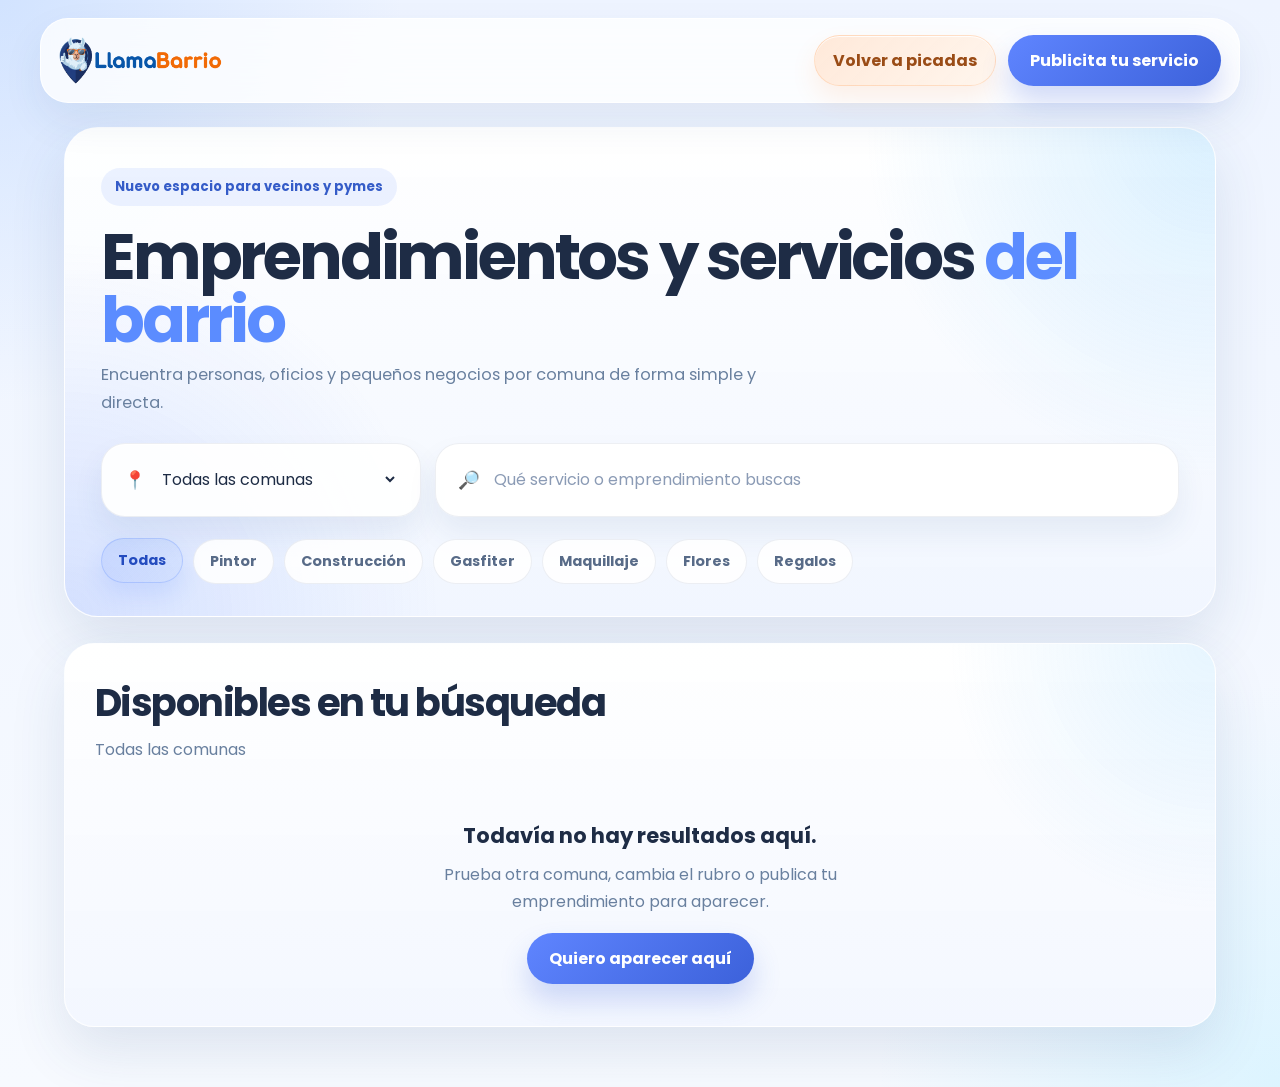
==== emprendimientos.html @ e10b1cbb "Add files via upload" ====
<!DOCTYPE html>
<html lang="es">
<head>
    <meta charset="UTF-8">
    <meta name="viewport" content="width=device-width, initial-scale=1.0">
    <title>LlamaBarrio Emprendimientos y Servicios</title>
    <link href="https://fonts.googleapis.com/css2?family=Poppins:wght@400;500;600;700;800&display=swap" rel="stylesheet">
    <link rel="stylesheet" href="emprendimientos.css">
    <link rel="icon" type="image/png" href="images/favicon.png">
</head>
<body>
    <nav class="services-nav">
        <div class="services-nav-inner">
            <a href="index.html" class="services-logo-link">
                <img src="images/logo.png" alt="LlamaBarrio" class="services-logo">
            </a>
            <div class="services-nav-actions">
                <a href="index.html" class="services-nav-back">Volver a picadas</a>
                <a href="https://forms.gle/mBWHgDvbY17pTk1Y7" class="services-nav-cta" target="_blank" rel="noopener noreferrer">Publicita tu servicio</a>
            </div>
        </div>
    </nav>

    <main class="services-shell">
        <section class="services-hero">
            <div class="services-badge">Nuevo espacio para vecinos y pymes</div>
            <h1>Emprendimientos y servicios <span>del barrio</span></h1>
            <p>Encuentra personas, oficios y pequeños negocios por comuna de forma simple y directa.</p>

            <div class="services-search-panel">
                <div class="services-input services-input-select">
                    <span class="services-input-icon">📍</span>
                    <select id="services-comuna">
                        <option value="">Todas las comunas</option>
                        <option>Alhué</option>
                        <option>Buin</option>
                        <option>Calera de Tango</option>
                        <option>Cerrillos</option>
                        <option>Cerro Navia</option>
                        <option>Colina</option>
                        <option>Conchalí</option>
                        <option>Curacaví</option>
                        <option>El Bosque</option>
                        <option>El Monte</option>
                        <option>Estación Central</option>
                        <option>Huechuraba</option>
                        <option>Independencia</option>
                        <option>Isla de Maipo</option>
                        <option>La Cisterna</option>
                        <option>La Florida</option>
                        <option>La Granja</option>
                        <option>La Pintana</option>
                        <option>La Reina</option>
                        <option>Lampa</option>
                        <option>Las Condes</option>
                        <option>Lo Barnechea</option>
                        <option>Lo Espejo</option>
                        <option>Lo Prado</option>
                        <option>Macul</option>
                        <option>Maipú</option>
                        <option>María Pinto</option>
                        <option>Melipilla</option>
                        <option>Ñuñoa</option>
                        <option>Padre Hurtado</option>
                        <option>Paine</option>
                        <option>Pedro Aguirre Cerda</option>
                        <option>Peñaflor</option>
                        <option>Peñalolén</option>
                        <option>Pirque</option>
                        <option>Providencia</option>
                        <option>Pudahuel</option>
                        <option>Puente Alto</option>
                        <option>Quilicura</option>
                        <option>Quinta Normal</option>
                        <option>Recoleta</option>
                        <option>Renca</option>
                        <option>San Bernardo</option>
                        <option>San Joaquín</option>
                        <option>San José de Maipo</option>
                        <option>San Miguel</option>
                        <option>San Pedro</option>
                        <option>San Ramón</option>
                        <option>Santiago</option>
                        <option>Talagante</option>
                        <option>Tiltil</option>
                        <option>Vitacura</option>
                    </select>
                </div>

                <div class="services-input services-input-search">
                    <span class="services-input-icon">🔎</span>
                    <input type="text" id="services-search" placeholder="Qué servicio o emprendimiento buscas">
                </div>
            </div>

            <div class="services-categories">
                <button type="button" class="service-chip is-active" data-category="Todas">Todas</button>
                <button type="button" class="service-chip" data-category="Pintor">Pintor</button>
                <button type="button" class="service-chip" data-category="Construcción">Construcción</button>
                <button type="button" class="service-chip" data-category="Gasfiter">Gasfiter</button>
                <button type="button" class="service-chip" data-category="Maquillaje">Maquillaje</button>
                <button type="button" class="service-chip" data-category="Flores">Flores</button>
                <button type="button" class="service-chip" data-category="Regalos">Regalos</button>
            </div>
        </section>

        <section class="services-results">
            <div class="services-results-head">
                <div>
                    <h2>Disponibles en tu búsqueda</h2>
                    <p id="services-current-comuna">Todas las comunas</p>
                </div>
            </div>

            <div class="services-grid" id="services-grid"></div>

            <div class="services-empty" id="services-empty" hidden>
                <p class="services-empty-title">Todavía no hay resultados aquí.</p>
                <p class="services-empty-copy">Prueba otra comuna, cambia el rubro o publica tu emprendimiento para aparecer.</p>
                <a href="https://forms.gle/mBWHgDvbY17pTk1Y7" class="services-empty-cta" target="_blank" rel="noopener noreferrer">Quiero aparecer aquí</a>
            </div>
        </section>
    </main>

    <div id="services-modal" class="services-modal" hidden>
        <div class="services-modal-backdrop" data-close-services-modal></div>
        <div class="services-modal-card">
            <button type="button" class="services-modal-close" data-close-services-modal>&times;</button>
            <div class="services-modal-top">
                <span id="services-modal-category" class="services-modal-tag"></span>
                <h3 id="services-modal-title"></h3>
                <p id="services-modal-description"></p>
            </div>
            <div class="services-modal-meta">
                <p id="services-modal-comuna"></p>
                <p id="services-modal-cobertura"></p>
                <p id="services-modal-contacto"></p>
                <p id="services-modal-instagram"></p>
            </div>
        </div>
    </div>

    <script src="emprendimientos.js"></script>
</body>
</html>
---- emprendimientos.css ----
:root {
    --services-bg: #eef4ff;
    --services-bg-2: #f7faff;
    --services-card: #ffffff;
    --services-card-2: #f8fbff;
    --services-line: rgba(36, 60, 99, 0.1);
    --services-text: #1e2c45;
    --services-muted: #69809f;
    --services-blue: #4e7cff;
    --services-cyan: #66c2ff;
    --services-shadow: 0 24px 56px rgba(41, 72, 122, 0.12);
}

* {
    box-sizing: border-box;
}

body {
    margin: 0;
    font-family: "Poppins", sans-serif;
    color: var(--services-text);
    background:
        radial-gradient(circle at top left, rgba(120, 173, 255, 0.24), transparent 24%),
        radial-gradient(circle at bottom right, rgba(113, 220, 255, 0.2), transparent 24%),
        linear-gradient(180deg, var(--services-bg), var(--services-bg-2));
}

.services-nav {
    padding: 18px 24px 0;
}

.services-nav-inner {
    max-width: 1200px;
    margin: 0 auto;
    padding: 16px 18px;
    border-radius: 28px;
    border: 1px solid rgba(255, 255, 255, 0.88);
    background: rgba(255, 255, 255, 0.78);
    backdrop-filter: blur(18px);
    box-shadow: 0 18px 40px rgba(41, 72, 122, 0.08);
    display: flex;
    align-items: center;
    justify-content: space-between;
    gap: 18px;
}

.services-logo {
    height: 48px;
    width: auto;
    display: block;
}

.services-nav-actions {
    display: flex;
    align-items: center;
    gap: 12px;
}

.services-nav-back,
.services-nav-cta,
.services-empty-cta,
.services-submit {
    border-radius: 999px;
    font-weight: 700;
    text-decoration: none;
    display: inline-flex;
    align-items: center;
    justify-content: center;
    transition: transform 0.22s ease, box-shadow 0.22s ease, background-color 0.22s ease;
}

.services-nav-back {
    padding: 12px 18px;
    color: #9a4c16;
    background: linear-gradient(135deg, rgba(255, 231, 214, 0.92), rgba(255, 245, 236, 0.96));
    border: 1px solid rgba(255, 164, 95, 0.26);
    box-shadow:
        0 12px 24px rgba(255, 143, 61, 0.12),
        inset 0 1px 0 rgba(255, 255, 255, 0.84);
}

.services-nav-cta,
.services-empty-cta,
.services-submit {
    padding: 13px 22px;
    color: #fff;
    border: 0;
    background: linear-gradient(135deg, #5f85ff, #3c61da);
    box-shadow: 0 16px 28px rgba(60, 97, 218, 0.22);
    cursor: pointer;
}

.services-nav-back:hover,
.services-nav-cta:hover,
.services-empty-cta:hover,
.services-submit:hover {
    transform: translateY(-2px);
}

.services-nav-back:hover {
    color: #844010;
    background: linear-gradient(135deg, rgba(255, 222, 197, 0.98), rgba(255, 238, 223, 1));
}

.services-shell {
    max-width: 1200px;
    margin: 0 auto;
    padding: 24px 24px 60px;
}

.services-hero {
    padding: 40px 36px 32px;
    border-radius: 34px;
    border: 1px solid rgba(255, 255, 255, 0.88);
    background:
        radial-gradient(circle at top right, rgba(102, 194, 255, 0.24), transparent 28%),
        radial-gradient(circle at bottom left, rgba(78, 124, 255, 0.18), transparent 30%),
        linear-gradient(180deg, rgba(255, 255, 255, 0.96), rgba(241, 246, 255, 0.98));
    box-shadow: var(--services-shadow);
}

.services-badge {
    display: inline-flex;
    align-items: center;
    justify-content: center;
    padding: 9px 14px;
    border-radius: 999px;
    background: rgba(78, 124, 255, 0.1);
    color: #355cc8;
    font-size: 0.82rem;
    font-weight: 700;
}

.services-hero h1 {
    margin: 20px 0 10px;
    font-size: clamp(2.2rem, 5vw, 4.4rem);
    line-height: 0.98;
    letter-spacing: -0.05em;
}

.services-hero h1 span {
    color: #5b8cff;
}

.services-hero > p {
    margin: 0;
    max-width: 680px;
    color: var(--services-muted);
    font-size: 1.02rem;
    line-height: 1.7;
}

.services-search-panel {
    margin-top: 26px;
    display: grid;
    grid-template-columns: minmax(220px, 320px) minmax(0, 1fr);
    gap: 14px;
}

.services-input {
    height: 74px;
    display: flex;
    align-items: center;
    gap: 12px;
    padding: 0 22px;
    border-radius: 24px;
    border: 1px solid rgba(36, 60, 99, 0.08);
    background: rgba(255, 255, 255, 0.92);
    box-shadow:
        0 16px 30px rgba(41, 72, 122, 0.08),
        inset 0 1px 0 rgba(255, 255, 255, 0.94);
}

.services-input-icon {
    font-size: 1.1rem;
}

.services-input select,
.services-input input {
    width: 100%;
    border: 0;
    outline: none;
    background: transparent;
    font: inherit;
    color: var(--services-text);
}

.services-input input::placeholder {
    color: #8b9bb5;
}

.services-categories {
    margin-top: 22px;
    display: flex;
    flex-wrap: wrap;
    gap: 10px;
}

.service-chip {
    padding: 11px 16px;
    border-radius: 999px;
    border: 1px solid rgba(36, 60, 99, 0.08);
    background: rgba(255, 255, 255, 0.88);
    color: #586b88;
    font: inherit;
    font-size: 0.9rem;
    font-weight: 700;
    cursor: pointer;
    transition: transform 0.22s ease, box-shadow 0.22s ease, color 0.22s ease;
}

.service-chip:hover,
.service-chip.is-active {
    transform: translateY(-1px);
}

.service-chip.is-active {
    color: #244cbf;
    border-color: rgba(78, 124, 255, 0.24);
    background: linear-gradient(135deg, rgba(92, 140, 255, 0.16), rgba(92, 140, 255, 0.08));
    box-shadow: 0 12px 22px rgba(78, 124, 255, 0.14);
}

.services-results {
    margin-top: 26px;
    padding: 30px 30px 34px;
    border-radius: 30px;
    border: 1px solid rgba(255, 255, 255, 0.84);
    background:
        radial-gradient(circle at top right, rgba(102, 194, 255, 0.16), transparent 22%),
        linear-gradient(180deg, rgba(255, 255, 255, 0.96), rgba(243, 247, 255, 0.98));
    box-shadow: var(--services-shadow);
}

.services-results-head {
    margin-bottom: 20px;
}

.services-results-head h2 {
    margin: 0;
    font-size: clamp(1.6rem, 3vw, 2.4rem);
    letter-spacing: -0.04em;
}

.services-results-head p {
    margin: 6px 0 0;
    color: var(--services-muted);
}

.services-grid {
    display: grid;
    grid-template-columns: repeat(3, minmax(0, 1fr));
    gap: 16px;
}

.service-card {
    position: relative;
    padding: 20px;
    border-radius: 24px;
    border: 1px solid rgba(216, 151, 92, 0.18);
    background:
        radial-gradient(circle at top right, rgba(255, 205, 165, 0.28), transparent 26%),
        linear-gradient(180deg, rgba(255, 252, 248, 1), rgba(255, 241, 229, 0.99));
    box-shadow:
        0 18px 34px rgba(130, 91, 49, 0.1),
        inset 0 1px 0 rgba(255, 255, 255, 0.96);
    cursor: pointer;
    transition: transform 0.22s ease, box-shadow 0.22s ease, border-color 0.22s ease;
}

.service-card:hover {
    transform: translateY(-3px);
    border-color: rgba(255, 143, 61, 0.24);
    box-shadow:
        0 22px 42px rgba(130, 91, 49, 0.14),
        inset 0 1px 0 rgba(255, 255, 255, 0.96);
}

.service-card-top {
    display: flex;
    justify-content: space-between;
    gap: 12px;
    align-items: flex-start;
    margin-bottom: 14px;
}

.service-card-tag,
.services-modal-tag {
    display: inline-flex;
    align-items: center;
    justify-content: center;
    padding: 7px 11px;
    border-radius: 999px;
    background: rgba(78, 124, 255, 0.1);
    color: #355cc8;
    font-size: 0.74rem;
    font-weight: 700;
}

.service-card-priority {
    padding: 6px 10px;
    border-radius: 999px;
    background: rgba(102, 194, 255, 0.14);
    color: #2f6aa9;
    font-size: 0.72rem;
    font-weight: 700;
}

.service-card h3 {
    margin: 0 0 8px;
    font-size: 1.22rem;
    line-height: 1.15;
    letter-spacing: -0.03em;
}

.service-card p {
    margin: 0;
    color: var(--services-muted);
    line-height: 1.65;
    font-size: 0.92rem;
}

.service-card-meta {
    margin-top: 14px;
    display: flex;
    flex-wrap: wrap;
    gap: 8px;
}

.service-meta-pill {
    display: inline-flex;
    align-items: center;
    padding: 7px 10px;
    border-radius: 999px;
    background: rgba(255, 143, 61, 0.08);
    color: #7c5d49;
    font-size: 0.75rem;
    font-weight: 600;
}

.service-card-social {
    margin-top: 12px;
    color: #b85614;
    font-size: 0.82rem;
    font-weight: 700;
}

.services-empty {
    padding: 38px 20px 8px;
    text-align: center;
}

.services-empty-title {
    margin: 0;
    font-size: 1.32rem;
    font-weight: 700;
}

.services-empty-copy {
    margin: 10px auto 0;
    max-width: 520px;
    color: var(--services-muted);
    line-height: 1.7;
}

.services-empty-cta {
    margin-top: 18px;
}

.services-modal[hidden] {
    display: none;
}

.services-modal {
    position: fixed;
    inset: 0;
    z-index: 1200;
}

.services-modal-backdrop {
    position: absolute;
    inset: 0;
    background: rgba(16, 25, 41, 0.45);
    backdrop-filter: blur(8px);
}

.services-modal-card {
    position: relative;
    z-index: 1;
    width: min(92vw, 560px);
    margin: 6vh auto 0;
    padding: 28px;
    border-radius: 28px;
    border: 1px solid rgba(255, 255, 255, 0.84);
    background: linear-gradient(180deg, rgba(255, 255, 255, 0.98), rgba(244, 248, 255, 0.98));
    box-shadow: 0 30px 70px rgba(16, 25, 41, 0.18);
}

.services-modal-close {
    position: absolute;
    top: 16px;
    right: 16px;
    width: 42px;
    height: 42px;
    border: 0;
    border-radius: 50%;
    background: rgba(78, 124, 255, 0.08);
    color: var(--services-text);
    font-size: 1.4rem;
    cursor: pointer;
}

.services-modal-top h3 {
    margin: 14px 0 8px;
    font-size: 1.9rem;
    letter-spacing: -0.04em;
}

.services-modal-top p {
    margin: 0;
    color: var(--services-muted);
    line-height: 1.7;
}

.services-modal-meta {
    margin-top: 18px;
    padding-top: 18px;
    border-top: 1px solid rgba(36, 60, 99, 0.08);
    display: grid;
    gap: 10px;
}

.services-modal-meta p {
    margin: 0;
    color: var(--services-text);
    font-size: 0.95rem;
    line-height: 1.6;
}

.services-business-form {
    margin-top: 18px;
    display: grid;
    grid-template-columns: 1fr 1fr;
    gap: 14px;
}

.services-business-form label {
    display: flex;
    flex-direction: column;
    gap: 8px;
    font-size: 0.9rem;
    font-weight: 600;
    color: var(--services-text);
}

.services-business-form input,
.services-business-form textarea {
    width: 100%;
    border-radius: 16px;
    border: 1px solid rgba(36, 60, 99, 0.1);
    background: #fff;
    padding: 14px 15px;
    font: inherit;
    color: var(--services-text);
    resize: vertical;
}

.services-form-full {
    grid-column: 1 / -1;
}

@media (max-width: 920px) {
    .services-search-panel,
    .services-grid,
    .services-business-form {
        grid-template-columns: 1fr;
    }

    .services-nav-inner,
    .services-nav-actions {
        flex-direction: column;
        align-items: stretch;
    }
}

@media (max-width: 640px) {
    .services-nav,
    .services-shell {
        padding-left: 14px;
        padding-right: 14px;
    }

    .services-nav-inner,
    .services-hero,
    .services-results,
    .services-modal-card {
        border-radius: 24px;
    }

    .services-hero,
    .services-results {
        padding: 24px 18px;
    }

    .services-input {
        height: 66px;
        border-radius: 20px;
        padding: 0 18px;
    }

    .services-categories {
        flex-wrap: nowrap;
        overflow-x: auto;
        padding-bottom: 4px;
    }

    .services-categories::-webkit-scrollbar {
        display: none;
    }
}
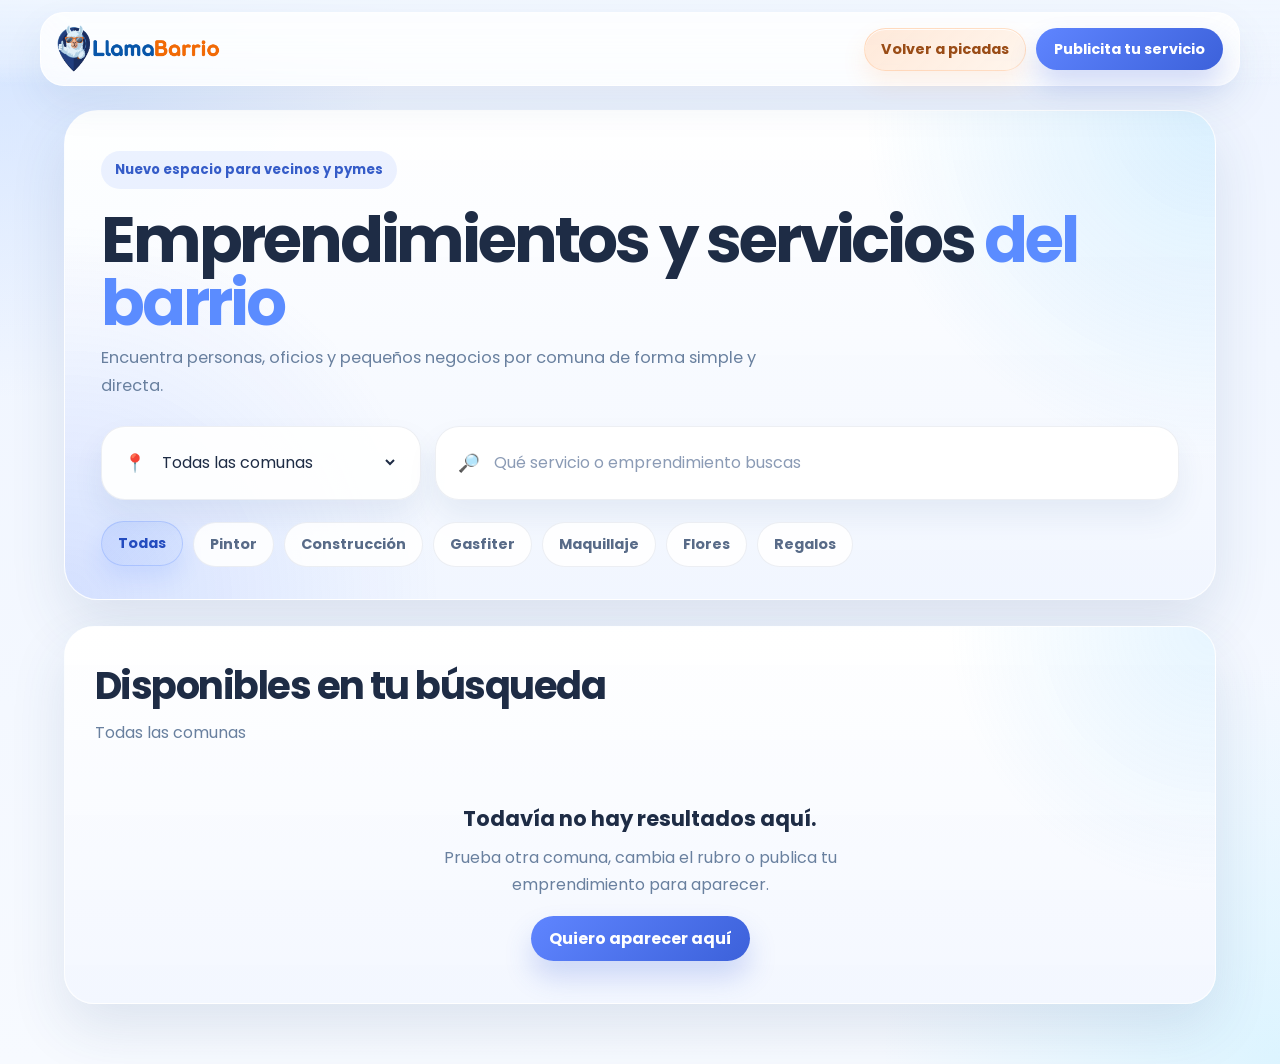
==== commit 59b199c0: "Add files via upload" ====
--- a/emprendimientos.html
+++ b/emprendimientos.html
@@ -1,4 +1,4 @@
-<!DOCTYPE html>
+﻿<!DOCTYPE html>
 <html lang="es">
 <head>
     <meta charset="UTF-8">
@@ -16,7 +16,7 @@
             </a>
             <div class="services-nav-actions">
                 <a href="index.html" class="services-nav-back">Volver a picadas</a>
-                <a href="https://forms.gle/mBWHgDvbY17pTk1Y7" class="services-nav-cta" target="_blank" rel="noopener noreferrer">Publicita tu servicio</a>
+                <a href="#" class="services-nav-cta" data-open-services-form>Publicita tu servicio</a>
             </div>
         </div>
     </nav>
@@ -117,7 +117,7 @@
             <div class="services-empty" id="services-empty" hidden>
                 <p class="services-empty-title">Todavía no hay resultados aquí.</p>
                 <p class="services-empty-copy">Prueba otra comuna, cambia el rubro o publica tu emprendimiento para aparecer.</p>
-                <a href="https://forms.gle/mBWHgDvbY17pTk1Y7" class="services-empty-cta" target="_blank" rel="noopener noreferrer">Quiero aparecer aquí</a>
+                <a href="#" class="services-empty-cta" data-open-services-form>Quiero aparecer aquí</a>
             </div>
         </section>
     </main>
@@ -141,5 +141,45 @@
     </div>
 
     <script src="emprendimientos.js"></script>
+
+    <div id="services-business-modal" class="services-modal" hidden>
+        <div class="services-modal-backdrop" data-close-services-business-modal></div>
+        <div class="services-modal-card services-modal-card-form">
+            <button type="button" class="services-modal-close" data-close-services-business-modal>&times;</button>
+            <div class="services-modal-top">
+                <span class="services-modal-tag">Pymes y servicios</span>
+                <h3>Publicita tu servicio</h3>
+                <p>Si tienes un emprendimiento, pyme o servicio y quieres aparecer en esta sección, completa este formulario.</p>
+            </div>
+            <form action="https://formsubmit.co/salomon.creativo@gmail.com" method="POST" class="services-business-form">
+                <input type="hidden" name="_subject" value="Nuevo emprendimiento o servicio desde LlamaBarrio">
+                <input type="hidden" name="_captcha" value="false">
+                <input type="hidden" name="_template" value="table">
+                <input type="hidden" name="_next" value="https://llamabarrio.cl/emprendimientos.html">
+                <label>
+                    <span>Nombre</span>
+                    <input type="text" name="Nombre" required>
+                </label>
+                <label>
+                    <span>Correo</span>
+                    <input type="email" name="Correo" required>
+                </label>
+                <label>
+                    <span>Teléfono</span>
+                    <input type="tel" name="Telefono" required>
+                </label>
+                <label>
+                    <span>Emprendimiento o servicio</span>
+                    <input type="text" name="Emprendimiento o servicio" required>
+                </label>
+                <label style="grid-column: 1 / -1;">
+                    <span>Solicitud</span>
+                    <textarea name="Solicitud" rows="5" required></textarea>
+                </label>
+                <button type="submit" class="services-submit">Enviar solicitud</button>
+            </form>
+        </div>
+    </div>
 </body>
 </html>
+
--- a/emprendimientos.css
+++ b/emprendimientos.css
@@ -1,4 +1,4 @@
-:root {
+﻿:root {
     --services-bg: #eef4ff;
     --services-bg-2: #f7faff;
     --services-card: #ffffff;
@@ -25,15 +25,20 @@
         linear-gradient(180deg, var(--services-bg), var(--services-bg-2));
 }
 
-.services-nav {
-    padding: 18px 24px 0;
+.services-nav {
+    position: sticky;
+    top: 0;
+    z-index: 1200;
+    padding: 12px 24px 0;
+    background: linear-gradient(180deg, rgba(241, 247, 255, 0.9), rgba(241, 247, 255, 0.45) 72%, transparent);
+    backdrop-filter: blur(18px);
 }
 
 .services-nav-inner {
     max-width: 1200px;
     margin: 0 auto;
-    padding: 16px 18px;
-    border-radius: 28px;
+    padding: 12px 16px;
+    border-radius: 24px;
     border: 1px solid rgba(255, 255, 255, 0.88);
     background: rgba(255, 255, 255, 0.78);
     backdrop-filter: blur(18px);
@@ -69,8 +74,8 @@
     transition: transform 0.22s ease, box-shadow 0.22s ease, background-color 0.22s ease;
 }
 
-.services-nav-back {
-    padding: 12px 18px;
+ .services-nav-back {
+    padding: 10px 16px;
     color: #9a4c16;
     background: linear-gradient(135deg, rgba(255, 231, 214, 0.92), rgba(255, 245, 236, 0.96));
     border: 1px solid rgba(255, 164, 95, 0.26);
@@ -82,7 +87,7 @@
 .services-nav-cta,
 .services-empty-cta,
 .services-submit {
-    padding: 13px 22px;
+    padding: 10px 18px;
     color: #fff;
     border: 0;
     background: linear-gradient(135deg, #5f85ff, #3c61da);
@@ -390,7 +395,7 @@
     width: min(92vw, 560px);
     margin: 6vh auto 0;
     padding: 28px;
-    border-radius: 28px;
+    border-radius: 24px;
     border: 1px solid rgba(255, 255, 255, 0.84);
     background: linear-gradient(180deg, rgba(255, 255, 255, 0.98), rgba(244, 248, 255, 0.98));
     box-shadow: 0 30px 70px rgba(16, 25, 41, 0.18);
@@ -518,3 +523,57 @@
         display: none;
     }
 }
+
+@media (min-width: 821px) {
+    .services-nav-actions {
+        gap: 10px;
+    }
+
+    .services-nav-back,
+    .services-nav-cta {
+        font-size: 0.9rem;
+        min-height: 42px;
+    }
+}
+
+@media (max-width: 640px) {
+    .services-nav {
+        padding-top: 8px;
+    }
+
+    .services-nav-inner {
+        padding: 12px 12px;
+    }
+
+    .services-nav-actions {
+        gap: 8px;
+    }
+
+    .services-nav-back,
+    .services-nav-cta {
+        min-height: 38px;
+        padding: 9px 14px !important;
+        font-size: 0.82rem;
+    }
+}
+
+.services-modal-card-form {
+    width: min(92vw, 720px);
+}
+
+.services-modal-card-form .services-modal-top p {
+    max-width: 52ch;
+}
+
+.services-modal-card-form .services-submit {
+    grid-column: 1 / -1;
+    width: 100%;
+    margin-top: 4px;
+}
+
+@media (max-width: 640px) {
+    .services-modal-card-form {
+        width: min(94vw, 100%);
+        padding: 22px 18px;
+    }
+}
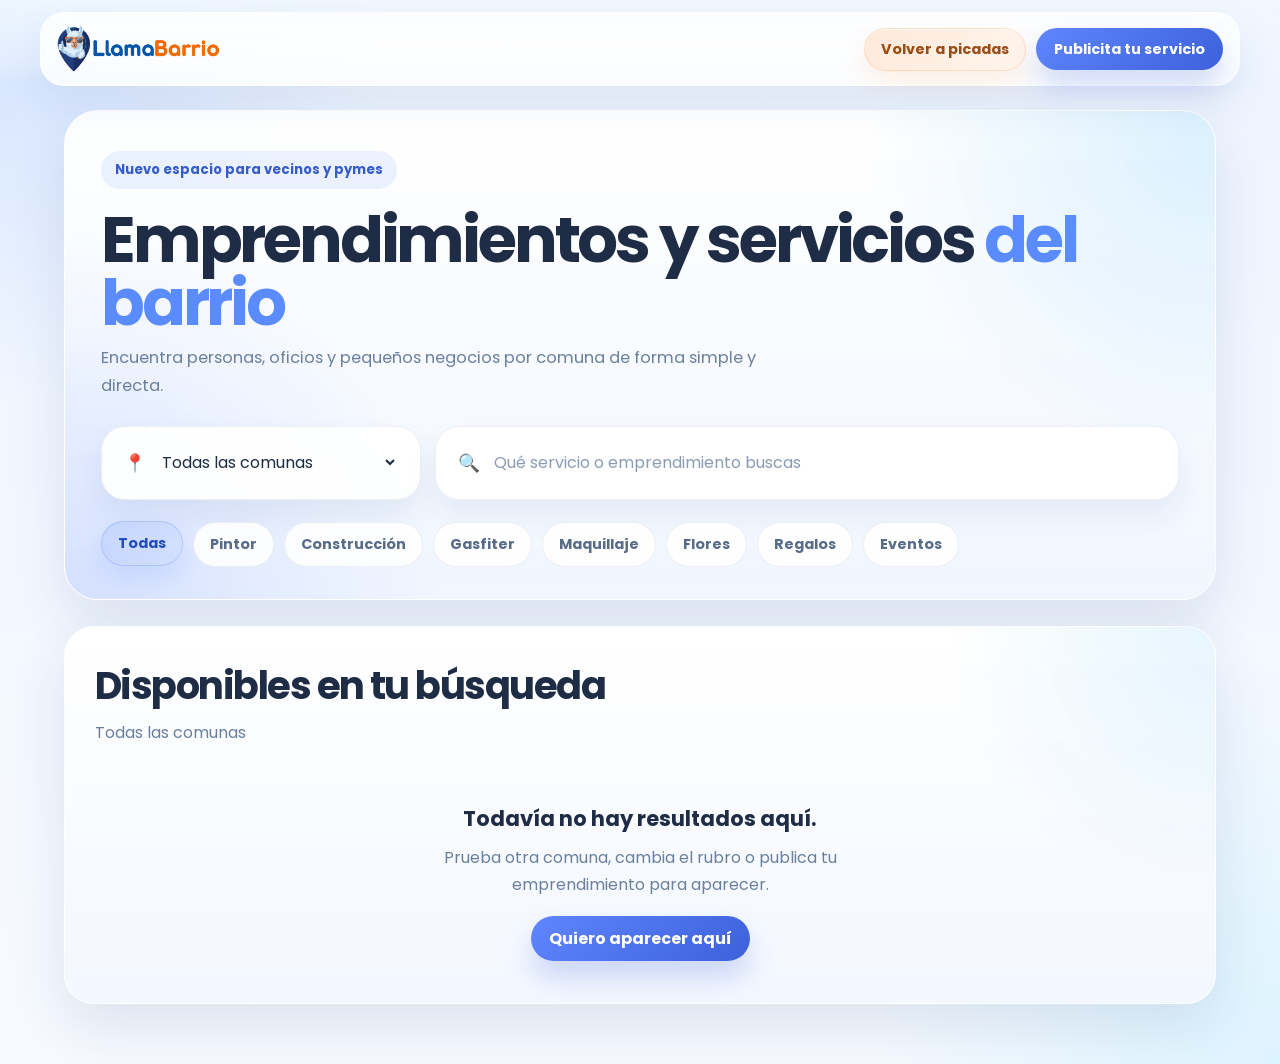
==== commit d1790d29: "Add files via upload" ====
--- a/emprendimientos.html
+++ b/emprendimientos.html
@@ -3,7 +3,23 @@
 <head>
     <meta charset="UTF-8">
     <meta name="viewport" content="width=device-width, initial-scale=1.0">
-    <title>LlamaBarrio Emprendimientos y Servicios</title>
+    <title>Pymes y servicios por comuna | LlamaBarrio</title>
+    <meta name="description" content="Encuentra pymes, emprendimientos y servicios por comuna en LlamaBarrio. Busca datos reales del barrio en una experiencia simple, local y directa.">
+    <link rel="canonical" href="https://llamabarrio.cl/emprendimientos.html">
+    <meta property="og:locale" content="es_CL">
+    <meta property="og:type" content="website">
+    <meta property="og:title" content="Pymes y servicios por comuna | LlamaBarrio">
+    <meta property="og:description" content="Explora pymes, emprendimientos y servicios del barrio por comuna en una experiencia simple y directa.">
+    <meta property="og:url" content="https://llamabarrio.cl/emprendimientos.html">
+    <meta property="og:site_name" content="LlamaBarrio">
+    <meta property="og:image" content="https://llamabarrio.cl/images/logo.png">
+    <meta property="og:image:alt" content="Logo de LlamaBarrio">
+    <meta name="twitter:card" content="summary">
+    <meta name="twitter:title" content="Pymes y servicios por comuna | LlamaBarrio">
+    <meta name="twitter:description" content="Explora pymes, emprendimientos y servicios del barrio por comuna.">
+    <meta name="twitter:image" content="https://llamabarrio.cl/images/logo.png">
+    <link rel="preconnect" href="https://fonts.googleapis.com">
+    <link rel="preconnect" href="https://fonts.gstatic.com" crossorigin>
     <link href="https://fonts.googleapis.com/css2?family=Poppins:wght@400;500;600;700;800&display=swap" rel="stylesheet">
     <link rel="stylesheet" href="emprendimientos.css">
     <link rel="icon" type="image/png" href="images/favicon.png">
@@ -12,7 +28,7 @@
     <nav class="services-nav">
         <div class="services-nav-inner">
             <a href="index.html" class="services-logo-link">
-                <img src="images/logo.png" alt="LlamaBarrio" class="services-logo">
+                <img src="images/logo.png" alt="LlamaBarrio" class="services-logo" fetchpriority="high" decoding="async">
             </a>
             <div class="services-nav-actions">
                 <a href="index.html" class="services-nav-back">Volver a picadas</a>
@@ -29,7 +45,7 @@
 
             <div class="services-search-panel">
                 <div class="services-input services-input-select">
-                    <span class="services-input-icon">📍</span>
+                    <span class="services-input-icon">&#128205;</span>
                     <select id="services-comuna">
                         <option value="">Todas las comunas</option>
                         <option>Alhué</option>
@@ -88,7 +104,7 @@
                 </div>
 
                 <div class="services-input services-input-search">
-                    <span class="services-input-icon">🔎</span>
+                    <span class="services-input-icon">&#128269;</span>
                     <input type="text" id="services-search" placeholder="Qué servicio o emprendimiento buscas">
                 </div>
             </div>
@@ -101,6 +117,7 @@
                 <button type="button" class="service-chip" data-category="Maquillaje">Maquillaje</button>
                 <button type="button" class="service-chip" data-category="Flores">Flores</button>
                 <button type="button" class="service-chip" data-category="Regalos">Regalos</button>
+                <button type="button" class="service-chip" data-category="Eventos">Eventos</button>
             </div>
         </section>
 
@@ -140,46 +157,24 @@
         </div>
     </div>
 
-    <script src="emprendimientos.js"></script>
-
-    <div id="services-business-modal" class="services-modal" hidden>
-        <div class="services-modal-backdrop" data-close-services-business-modal></div>
-        <div class="services-modal-card services-modal-card-form">
-            <button type="button" class="services-modal-close" data-close-services-business-modal>&times;</button>
-            <div class="services-modal-top">
-                <span class="services-modal-tag">Pymes y servicios</span>
-                <h3>Publicita tu servicio</h3>
-                <p>Si tienes un emprendimiento, pyme o servicio y quieres aparecer en esta sección, completa este formulario.</p>
-            </div>
-            <form action="https://formsubmit.co/salomon.creativo@gmail.com" method="POST" class="services-business-form">
-                <input type="hidden" name="_subject" value="Nuevo emprendimiento o servicio desde LlamaBarrio">
-                <input type="hidden" name="_captcha" value="false">
-                <input type="hidden" name="_template" value="table">
-                <input type="hidden" name="_next" value="https://llamabarrio.cl/emprendimientos.html">
-                <label>
-                    <span>Nombre</span>
-                    <input type="text" name="Nombre" required>
-                </label>
-                <label>
-                    <span>Correo</span>
-                    <input type="email" name="Correo" required>
-                </label>
-                <label>
-                    <span>Teléfono</span>
-                    <input type="tel" name="Telefono" required>
-                </label>
-                <label>
-                    <span>Emprendimiento o servicio</span>
-                    <input type="text" name="Emprendimiento o servicio" required>
-                </label>
-                <label style="grid-column: 1 / -1;">
-                    <span>Solicitud</span>
-                    <textarea name="Solicitud" rows="5" required></textarea>
-                </label>
-                <button type="submit" class="services-submit">Enviar solicitud</button>
-            </form>
-        </div>
-    </div>
+    <div id="services-business-modal" class="services-modal" hidden>
+        <div class="services-modal-backdrop" data-close-services-business-modal></div>
+        <div class="services-modal-card services-modal-card-form">
+            <button type="button" class="services-modal-close" data-close-services-business-modal>&times;</button>
+            <div class="services-modal-top">
+                <span class="services-modal-tag">Pymes y servicios</span>
+                <h3>Publicita tu servicio</h3>
+                <p>Completa tu formulario dentro de la misma página para que la información llegue directamente a tu Sheet.</p>
+            </div>
+            <iframe
+                id="services-business-frame"
+                class="services-business-frame"
+                src=""
+                title="Formulario de Pymes y Servicios"
+                loading="lazy"></iframe>
+        </div>
+    </div>
+
+    <script src="emprendimientos.js" defer></script>
 </body>
-</html>
-
+</html>
--- a/emprendimientos.css
+++ b/emprendimientos.css
@@ -25,13 +25,13 @@
         linear-gradient(180deg, var(--services-bg), var(--services-bg-2));
 }
 
-.services-nav {
-    position: sticky;
-    top: 0;
-    z-index: 1200;
-    padding: 12px 24px 0;
-    background: linear-gradient(180deg, rgba(241, 247, 255, 0.9), rgba(241, 247, 255, 0.45) 72%, transparent);
-    backdrop-filter: blur(18px);
+.services-nav {
+    position: sticky;
+    top: 0;
+    z-index: 1200;
+    padding: 12px 24px 0;
+    background: linear-gradient(180deg, rgba(241, 247, 255, 0.9), rgba(241, 247, 255, 0.45) 72%, transparent);
+    backdrop-filter: blur(18px);
 }
 
 .services-nav-inner {
@@ -74,7 +74,7 @@
     transition: transform 0.22s ease, box-shadow 0.22s ease, background-color 0.22s ease;
 }
 
- .services-nav-back {
+ .services-nav-back {
     padding: 10px 16px;
     color: #9a4c16;
     background: linear-gradient(135deg, rgba(255, 231, 214, 0.92), rgba(255, 245, 236, 0.96));
@@ -350,6 +350,45 @@
     font-weight: 700;
 }
 
+.service-card-link {
+    display: inline-flex;
+    align-items: center;
+    gap: 6px;
+    text-decoration: none;
+    transition: color 0.2s ease, transform 0.2s ease;
+}
+
+.service-card-link:hover {
+    color: #93440f;
+    transform: translateY(-1px);
+}
+
+.service-card-actions {
+    margin-top: 16px;
+    display: flex;
+}
+
+.service-contact-btn {
+    display: inline-flex;
+    align-items: center;
+    justify-content: center;
+    padding: 10px 16px;
+    border-radius: 999px;
+    background: linear-gradient(135deg, #57d86f, #1faa4a);
+    color: #ffffff;
+    font-size: 0.84rem;
+    font-weight: 700;
+    text-decoration: none;
+    box-shadow: 0 14px 26px rgba(31, 170, 74, 0.2);
+    transition: transform 0.22s ease, box-shadow 0.22s ease, filter 0.22s ease;
+}
+
+.service-contact-btn:hover {
+    transform: translateY(-2px);
+    box-shadow: 0 18px 30px rgba(31, 170, 74, 0.24);
+    filter: brightness(1.02);
+}
+
 .services-empty {
     padding: 38px 20px 8px;
     text-align: center;
@@ -555,25 +594,46 @@
         padding: 9px 14px !important;
         font-size: 0.82rem;
     }
+
+    .service-card-actions {
+        margin-top: 14px;
+    }
+
+    .service-contact-btn {
+        width: 100%;
+    }
+}
+
+.services-modal-card-form {
+    width: min(92vw, 720px);
+}
+
+.services-modal-card-form .services-modal-top p {
+    max-width: 52ch;
+}
+
+.services-business-frame {
+    width: 100%;
+    height: min(70vh, 760px);
+    margin-top: 18px;
+    border: 0;
+    border-radius: 18px;
+    background: rgba(255, 255, 255, 0.92);
+    box-shadow:
+        inset 0 1px 0 rgba(255, 255, 255, 0.96),
+        0 8px 18px rgba(41, 72, 122, 0.06);
+}
+
+@media (max-width: 640px) {
+    .services-modal-card-form {
+        width: min(94vw, 100%);
+        padding: 22px 18px;
+    }
+
+    .services-business-frame {
+        height: min(66vh, 620px);
+        margin-top: 14px;
+        border-radius: 16px;
+    }
 }
 
-.services-modal-card-form {
-    width: min(92vw, 720px);
-}
-
-.services-modal-card-form .services-modal-top p {
-    max-width: 52ch;
-}
-
-.services-modal-card-form .services-submit {
-    grid-column: 1 / -1;
-    width: 100%;
-    margin-top: 4px;
-}
-
-@media (max-width: 640px) {
-    .services-modal-card-form {
-        width: min(94vw, 100%);
-        padding: 22px 18px;
-    }
-}
